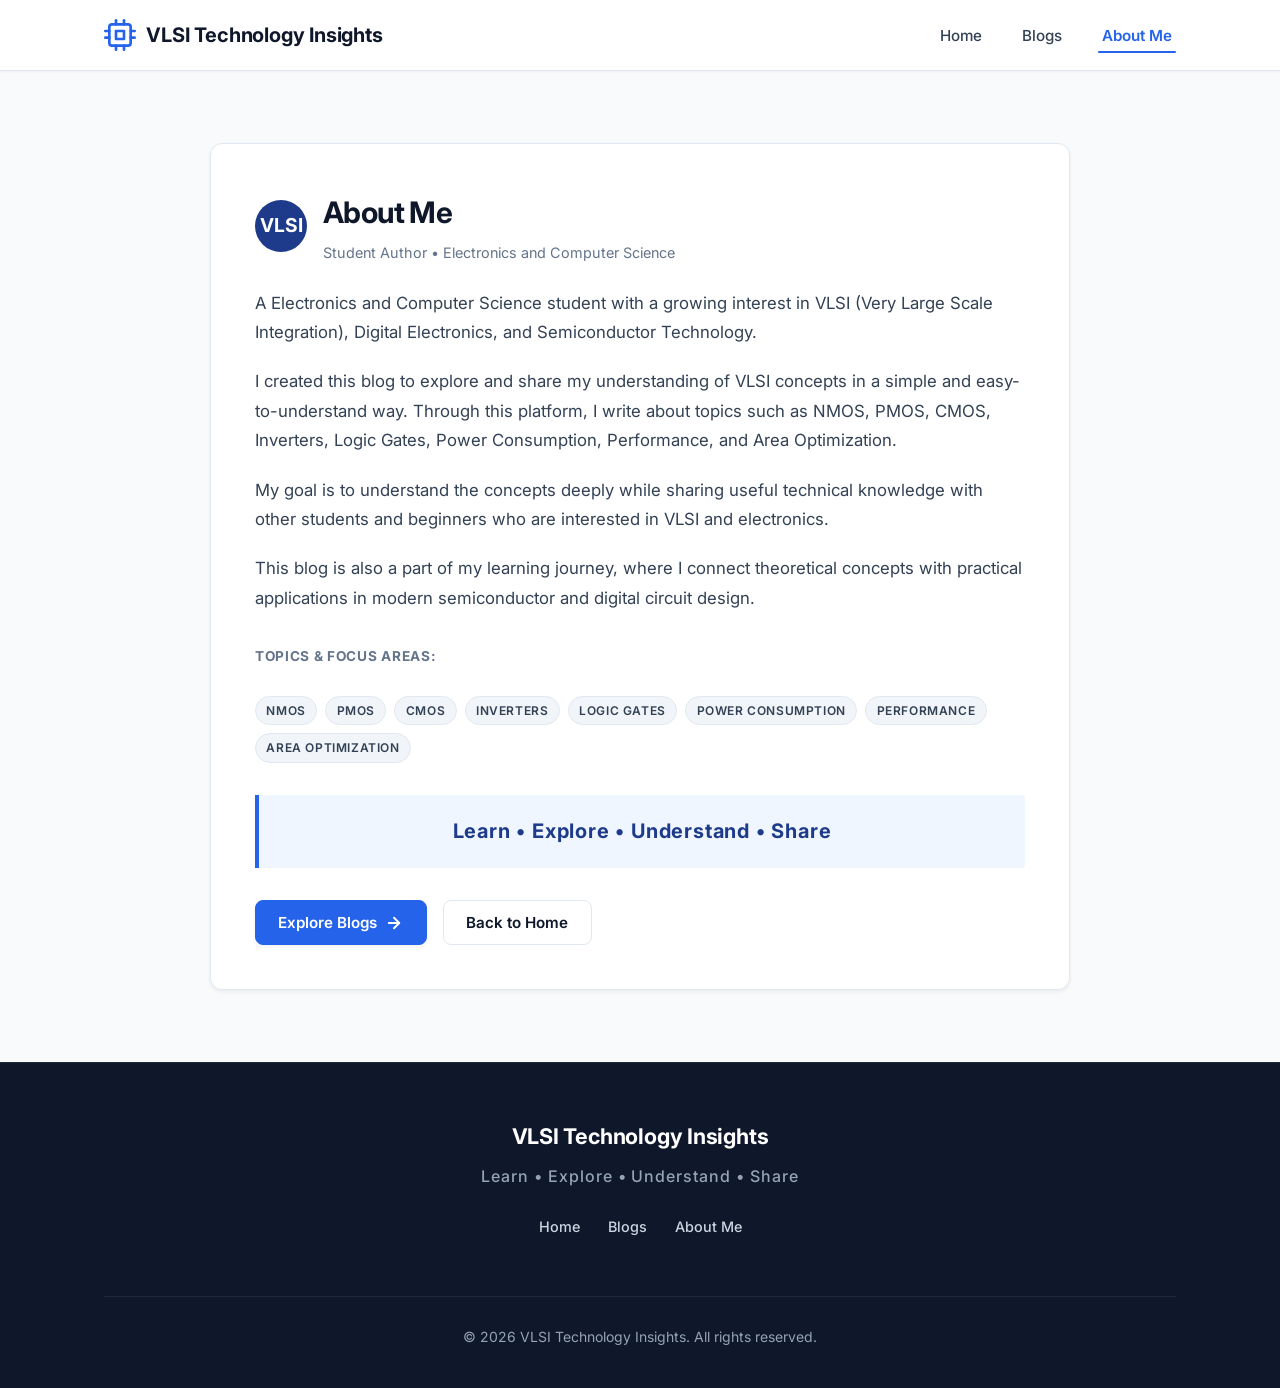
==== about.html @ 5f5667d1 "All VLSI Folder files  to vlsi  at 1.30" ====
<!DOCTYPE html>
<html lang="en">
<head>
  <meta charset="UTF-8">
  <meta name="viewport" content="width=device-width, initial-scale=1.0">
  <title>About Me | VLSI Technology Insights</title>
  <meta name="description" content="Learn more about the author of VLSI Technology Insights - an Electronics and Computer Science student exploring semiconductor circuits.">
  <meta name="author" content="VLSI Technology Insights">
  <link rel="stylesheet" href="css/style.css">
</head>
<body>

  <!-- Navigation Bar -->
  <header class="site-header">
    <div class="container">
      <nav class="nav-bar" aria-label="Main Navigation">
        <a href="index.html" class="brand-logo" id="brand-logo">
          <svg class="brand-icon" viewBox="0 0 24 24" fill="none" stroke="currentColor" stroke-width="2" stroke-linecap="round" stroke-linejoin="round" aria-hidden="true">
            <rect x="4" y="4" width="16" height="16" rx="2"></rect>
            <rect x="9" y="9" width="6" height="6"></rect>
            <line x1="9" y1="1" x2="9" y2="4"></line>
            <line x1="15" y1="1" x2="15" y2="4"></line>
            <line x1="9" y1="20" x2="9" y2="23"></line>
            <line x1="15" y1="20" x2="15" y2="23"></line>
            <line x1="20" y1="9" x2="23" y2="9"></line>
            <line x1="20" y1="14" x2="23" y2="14"></line>
            <line x1="1" y1="9" x2="4" y2="9"></line>
            <line x1="1" y1="14" x2="4" y2="14"></line>
          </svg>
          <span>VLSI Technology Insights</span>
        </a>

        <!-- Hamburger Toggle Button -->
        <button class="menu-toggle" aria-label="Toggle navigation menu" aria-expanded="false" id="menu-toggle">
          <svg class="icon-hamburger" viewBox="0 0 24 24" fill="none" stroke="currentColor" stroke-width="2" stroke-linecap="round" stroke-linejoin="round" aria-hidden="true">
            <line x1="3" y1="6" x2="21" y2="6"></line>
            <line x1="3" y1="12" x2="21" y2="12"></line>
            <line x1="3" y1="18" x2="21" y2="18"></line>
          </svg>
          <svg class="icon-close" viewBox="0 0 24 24" fill="none" stroke="currentColor" stroke-width="2" stroke-linecap="round" stroke-linejoin="round" aria-hidden="true">
            <line x1="18" y1="6" x2="6" y2="18"></line>
            <line x1="6" y1="6" x2="18" y2="18"></line>
          </svg>
        </button>

        <!-- Navigation Menu -->
        <ul class="nav-menu" id="nav-menu">
          <li><a href="index.html" class="nav-link" id="nav-home">Home</a></li>
          <li><a href="blogs.html" class="nav-link" id="nav-blogs">Blogs</a></li>
          <li><a href="about.html" class="nav-link active" id="nav-about">About Me</a></li>
        </ul>
      </nav>
    </div>
  </header>

  <main id="main-content">
    <section class="section" aria-labelledby="about-heading">
      <div class="container">
        <div class="about-card" style="max-width: 860px; margin: 0 auto;">
          <div class="about-header-inline">
            <div class="about-avatar-icon" aria-hidden="true">
              VLSI
            </div>
            <div>
              <h1 class="section-title" id="about-heading" style="margin-bottom: 0.25rem;">About Me</h1>
              <p class="about-role-subtitle">Student Author &bull; Electronics and Computer Science</p>
            </div>
          </div>

          <p class="about-text">
            A Electronics and Computer Science student with a growing interest in VLSI (Very Large Scale Integration), Digital Electronics, and Semiconductor Technology.
          </p>

          <p class="about-text">
            I created this blog to explore and share my understanding of VLSI concepts in a simple and easy-to-understand way. Through this platform, I write about topics such as NMOS, PMOS, CMOS, Inverters, Logic Gates, Power Consumption, Performance, and Area Optimization.
          </p>

          <p class="about-text">
            My goal is to understand the concepts deeply while sharing useful technical knowledge with other students and beginners who are interested in VLSI and electronics.
          </p>

          <p class="about-text">
            This blog is also a part of my learning journey, where I connect theoretical concepts with practical applications in modern semiconductor and digital circuit design.
          </p>

          <!-- Core Academic Topic Badges -->
          <div style="margin: 2rem 0 1rem 0;">
            <p style="font-size: 0.85rem; font-weight: 700; text-transform: uppercase; color: var(--text-muted); letter-spacing: 0.05em; margin-bottom: 0.75rem;">
              Topics &amp; Focus Areas:
            </p>
            <div class="about-topics">
              <span class="badge badge-neutral">NMOS</span>
              <span class="badge badge-neutral">PMOS</span>
              <span class="badge badge-neutral">CMOS</span>
              <span class="badge badge-neutral">Inverters</span>
              <span class="badge badge-neutral">Logic Gates</span>
              <span class="badge badge-neutral">Power Consumption</span>
              <span class="badge badge-neutral">Performance</span>
              <span class="badge badge-neutral">Area Optimization</span>
            </div>
          </div>

          <!-- Prominent Motto Banner -->
          <div class="about-motto" id="about-page-motto" style="font-size: 1.25rem; padding: 1.25rem;">
            Learn • Explore • Understand • Share
          </div>

          <div style="margin-top: 2rem; display: flex; gap: 1rem; flex-wrap: wrap;">
            <a href="blogs.html" class="btn btn-primary" id="btn-explore-from-about">
              Explore Blogs
              <svg width="18" height="18" viewBox="0 0 24 24" fill="none" stroke="currentColor" stroke-width="2.5" stroke-linecap="round" stroke-linejoin="round" aria-hidden="true"><line x1="5" y1="12" x2="19" y2="12"></line><polyline points="12 5 19 12 12 19"></polyline></svg>
            </a>
            <a href="index.html" class="btn btn-outline" id="btn-back-home">Back to Home</a>
          </div>

        </div>
      </div>
    </section>
  </main>

  <!-- Footer -->
  <footer class="site-footer">
    <div class="container">
      <div class="footer-top">
        <p class="footer-brand">VLSI Technology Insights</p>
        <p class="footer-motto">Learn • Explore • Understand • Share</p>
        <ul class="footer-nav">
          <li><a href="index.html">Home</a></li>
          <li><a href="blogs.html">Blogs</a></li>
          <li><a href="about.html">About Me</a></li>
        </ul>
      </div>
      <div class="footer-bottom">
        <p>&copy; 2026 VLSI Technology Insights. All rights reserved.</p>
      </div>
    </div>
  </footer>

  <!-- Floating Back to Top Button -->
  <button class="back-to-top" aria-label="Back to top" id="back-to-top-btn">
    <svg viewBox="0 0 24 24" fill="none" stroke="currentColor" stroke-width="2.5" stroke-linecap="round" stroke-linejoin="round" aria-hidden="true">
      <polyline points="18 15 12 9 6 15"></polyline>
    </svg>
  </button>

  <script src="js/script.js"></script>
</body>
</html>
---- css/style.css ----
/* ==========================================================================
   VLSI Technology Insights - Master Stylesheet
   Academic & Educational Blog on VLSI and Digital Electronics
   ========================================================================== */

/* --- Google Fonts Import --- */
@import url('https://fonts.googleapis.com/css2?family=Inter:wght@400;500;600;700&family=JetBrains+Mono:wght@400;500;600&display=swap');

/* --- CSS Variables / Design System --- */
:root {
  --primary: #0f172a;          /* Slate 900 */
  --primary-light: #1e293b;    /* Slate 800 */
  --navy: #1e3a8a;             /* Deep Blue */
  --accent: #2563eb;            /* Academic Blue */
  --accent-hover: #1d4ed8;      /* Darker Blue */
  --accent-soft: #eff6ff;       /* Blue 50 */
  --accent-border: #bfdbfe;     /* Blue 200 */

  --bg-body: #f8fafc;           /* Slate 50 */
  --bg-card: #ffffff;
  --bg-muted: #f1f5f9;          /* Slate 100 */
  --bg-dark: #0f172a;

  --text-main: #0f172a;
  --text-secondary: #334155;    /* Slate 700 */
  --text-muted: #64748b;        /* Slate 500 */
  --text-light: #f8fafc;

  --border-color: #e2e8f0;      /* Slate 200 */
  --border-focus: #94a3b8;

  --shadow-xs: 0 1px 2px rgba(15, 23, 42, 0.05);
  --shadow-sm: 0 2px 4px rgba(15, 23, 42, 0.06);
  --shadow-md: 0 6px 12px -2px rgba(15, 23, 42, 0.08), 0 3px 6px -2px rgba(15, 23, 42, 0.04);
  --shadow-lg: 0 12px 24px -4px rgba(15, 23, 42, 0.1), 0 4px 8px -4px rgba(15, 23, 42, 0.05);

  --radius-sm: 4px;
  --radius-md: 8px;
  --radius-lg: 12px;

  --font-sans: 'Inter', -apple-system, BlinkMacSystemFont, 'Segoe UI', Roboto, Oxygen, Ubuntu, Cantarell, sans-serif;
  --font-mono: 'JetBrains Mono', Consolas, Monaco, monospace;

  --max-width: 1120px;
  --article-width: 840px;
  --transition: all 0.2s ease-in-out;
}

/* --- Base & Reset --- */
*, *::before, *::after {
  box-sizing: border-box;
  margin: 0;
  padding: 0;
}

html {
  font-size: 16px;
  scroll-behavior: smooth;
  -webkit-text-size-adjust: 100%;
}

body {
  font-family: var(--font-sans);
  color: var(--text-main);
  background-color: var(--bg-body);
  line-height: 1.65;
  min-height: 100vh;
  display: flex;
  flex-direction: column;
}

a {
  color: var(--accent);
  text-decoration: none;
  transition: var(--transition);
}

a:hover {
  color: var(--accent-hover);
  text-decoration: underline;
}

img {
  max-width: 100%;
  height: auto;
  display: block;
}

button {
  font-family: inherit;
  cursor: pointer;
  border: none;
  background: none;
}

/* --- Container Utility --- */
.container {
  width: 100%;
  max-width: var(--max-width);
  margin-left: auto;
  margin-right: auto;
  padding-left: 1.5rem;
  padding-right: 1.5rem;
}

.article-container {
  width: 100%;
  max-width: var(--article-width);
  margin-left: auto;
  margin-right: auto;
  padding-left: 1.5rem;
  padding-right: 1.5rem;
}

/* --- Reading Progress Bar (for Article Page) --- */
#reading-progress-bar {
  position: fixed;
  top: 0;
  left: 0;
  height: 3px;
  width: 0%;
  background-color: var(--accent);
  z-index: 1001;
  transition: width 0.1s ease-out;
}

/* --- Header & Navigation Bar --- */
.site-header {
  position: sticky;
  top: 0;
  background-color: rgba(255, 255, 255, 0.96);
  backdrop-filter: blur(8px);
  -webkit-backdrop-filter: blur(8px);
  border-bottom: 1px solid var(--border-color);
  z-index: 1000;
  box-shadow: var(--shadow-xs);
}

.nav-bar {
  display: flex;
  align-items: center;
  justify-content: space-between;
  height: 70px;
}

.brand-logo {
  display: flex;
  align-items: center;
  gap: 0.65rem;
  font-weight: 700;
  font-size: 1.25rem;
  color: var(--primary);
  letter-spacing: -0.01em;
  text-decoration: none;
}

.brand-logo:hover {
  text-decoration: none;
  color: var(--navy);
}

.brand-icon {
  width: 32px;
  height: 32px;
  color: var(--accent);
  flex-shrink: 0;
}

.nav-menu {
  display: flex;
  align-items: center;
  gap: 2rem;
  list-style: none;
}

.nav-link {
  font-size: 0.95rem;
  font-weight: 500;
  color: var(--text-secondary);
  padding: 0.5rem 0.25rem;
  position: relative;
  transition: var(--transition);
  text-decoration: none;
}

.nav-link:hover {
  color: var(--accent);
  text-decoration: none;
}

.nav-link.active {
  color: var(--accent);
  font-weight: 600;
}

.nav-link.active::after {
  content: '';
  position: absolute;
  bottom: 0;
  left: 0;
  right: 0;
  height: 2px;
  background-color: var(--accent);
  border-radius: 2px;
}

/* Hamburger Toggle */
.menu-toggle {
  display: none;
  flex-direction: column;
  justify-content: center;
  align-items: center;
  width: 42px;
  height: 42px;
  border-radius: var(--radius-sm);
  border: 1px solid var(--border-color);
  background-color: var(--bg-card);
  color: var(--text-main);
  padding: 0;
  transition: var(--transition);
}

.menu-toggle:hover {
  background-color: var(--bg-muted);
}

.menu-toggle svg {
  width: 24px;
  height: 24px;
  stroke: currentColor;
}

.menu-toggle .icon-close {
  display: none;
}

.menu-toggle[aria-expanded="true"] .icon-hamburger {
  display: none;
}

.menu-toggle[aria-expanded="true"] .icon-close {
  display: block;
}

/* --- Buttons & UI Elements --- */
.btn {
  display: inline-flex;
  align-items: center;
  justify-content: center;
  gap: 0.5rem;
  padding: 0.75rem 1.4rem;
  font-size: 0.95rem;
  font-weight: 600;
  border-radius: var(--radius-md);
  transition: var(--transition);
  text-decoration: none;
  cursor: pointer;
  line-height: 1.25;
}

.btn:hover {
  text-decoration: none;
}

.btn-primary {
  background-color: var(--accent);
  color: #ffffff;
  border: 1px solid var(--accent);
  box-shadow: var(--shadow-sm);
}

.btn-primary:hover {
  background-color: var(--accent-hover);
  border-color: var(--accent-hover);
  color: #ffffff;
  box-shadow: var(--shadow-md);
  transform: translateY(-1px);
}

.btn-outline {
  background-color: transparent;
  color: var(--primary);
  border: 1px solid var(--border-color);
}

.btn-outline:hover {
  background-color: var(--bg-muted);
  border-color: var(--border-focus);
  color: var(--primary);
}

.btn-sm {
  padding: 0.5rem 1rem;
  font-size: 0.875rem;
}

/* Badge / Pill */
.badge {
  display: inline-flex;
  align-items: center;
  gap: 0.35rem;
  padding: 0.25rem 0.65rem;
  font-size: 0.75rem;
  font-weight: 600;
  text-transform: uppercase;
  letter-spacing: 0.05em;
  border-radius: 9999px;
  background-color: var(--accent-soft);
  color: var(--accent);
  border: 1px solid var(--accent-border);
}

.badge-neutral {
  background-color: var(--bg-muted);
  color: var(--text-secondary);
  border: 1px solid var(--border-color);
}

/* --- Sections Common Layout --- */
.section {
  padding-top: 4.5rem;
  padding-bottom: 4.5rem;
}

.section-muted {
  background-color: var(--bg-muted);
  border-top: 1px solid var(--border-color);
  border-bottom: 1px solid var(--border-color);
}

.section-header {
  margin-bottom: 2.5rem;
}

.section-title {
  font-size: 1.85rem;
  font-weight: 700;
  color: var(--primary);
  letter-spacing: -0.02em;
  margin-bottom: 0.5rem;
}

.section-subtitle {
  font-size: 1.05rem;
  color: var(--text-secondary);
  max-width: 680px;
}

/* --- Hero Section --- */
.hero-section {
  background-color: #ffffff;
  border-bottom: 1px solid var(--border-color);
  padding: 5rem 0 4.5rem 0;
  position: relative;
}

.hero-content {
  max-width: 800px;
}

.hero-tag {
  display: inline-flex;
  align-items: center;
  gap: 0.4rem;
  font-size: 0.85rem;
  font-weight: 600;
  color: var(--accent);
  background-color: var(--accent-soft);
  padding: 0.35rem 0.85rem;
  border-radius: 9999px;
  margin-bottom: 1.25rem;
  border: 1px solid var(--accent-border);
}

.hero-title {
  font-size: 2.75rem;
  font-weight: 800;
  color: var(--primary);
  line-height: 1.15;
  letter-spacing: -0.03em;
  margin-bottom: 1rem;
}

.hero-subtitle {
  font-size: 1.25rem;
  font-weight: 600;
  color: var(--navy);
  margin-bottom: 1.25rem;
  letter-spacing: -0.01em;
}

.hero-description {
  font-size: 1.1rem;
  color: var(--text-secondary);
  line-height: 1.7;
  margin-bottom: 2rem;
}

.hero-actions {
  display: flex;
  gap: 1rem;
  align-items: center;
}

/* --- Featured Article Section --- */
.featured-card {
  background-color: var(--bg-card);
  border: 1px solid var(--border-color);
  border-radius: var(--radius-lg);
  overflow: hidden;
  box-shadow: var(--shadow-sm);
  display: grid;
  grid-template-columns: 1.2fr 1fr;
  transition: var(--transition);
}

.featured-card:hover {
  box-shadow: var(--shadow-md);
  border-color: var(--border-focus);
}

.featured-image-wrapper {
  background-color: #0b1329;
  display: flex;
  align-items: center;
  justify-content: center;
  overflow: hidden;
  position: relative;
}

.featured-image {
  width: 100%;
  height: 100%;
  object-fit: cover;
  transition: transform 0.3s ease;
}

.featured-card:hover .featured-image {
  transform: scale(1.02);
}

.featured-content {
  padding: 2.5rem;
  display: flex;
  flex-direction: column;
  justify-content: center;
}

.featured-category {
  margin-bottom: 0.75rem;
}

.featured-title {
  font-size: 1.65rem;
  font-weight: 700;
  color: var(--primary);
  line-height: 1.3;
  letter-spacing: -0.02em;
  margin-bottom: 1rem;
}

.featured-title a {
  color: var(--primary);
}

.featured-title a:hover {
  color: var(--accent);
  text-decoration: none;
}

.featured-description {
  color: var(--text-secondary);
  font-size: 1rem;
  line-height: 1.65;
  margin-bottom: 1.75rem;
}

.featured-footer {
  display: flex;
  align-items: center;
  justify-content: space-between;
}

/* --- Categories Section --- */
.categories-grid {
  display: grid;
  grid-template-columns: repeat(auto-fit, minmax(280px, 1fr));
  gap: 1.5rem;
}

.category-card {
  background-color: var(--bg-card);
  border: 1px solid var(--border-color);
  border-radius: var(--radius-md);
  padding: 1.75rem;
  transition: var(--transition);
  display: flex;
  flex-direction: column;
}

.category-card:hover {
  border-color: var(--accent);
  box-shadow: var(--shadow-sm);
}

.category-icon {
  width: 44px;
  height: 44px;
  background-color: var(--accent-soft);
  color: var(--accent);
  border-radius: var(--radius-md);
  display: flex;
  align-items: center;
  justify-content: center;
  margin-bottom: 1rem;
}

.category-name {
  font-size: 1.25rem;
  font-weight: 700;
  color: var(--primary);
  margin-bottom: 0.5rem;
}

.category-desc {
  color: var(--text-secondary);
  font-size: 0.95rem;
  line-height: 1.6;
}

/* --- About Me Section (Home & About Page) --- */
.about-card {
  background-color: var(--bg-card);
  border: 1px solid var(--border-color);
  border-radius: var(--radius-lg);
  padding: 2.75rem;
  box-shadow: var(--shadow-sm);
}

.about-header-inline {
  display: flex;
  align-items: center;
  gap: 1rem;
  margin-bottom: 1.5rem;
}

.about-avatar-icon {
  width: 52px;
  height: 52px;
  border-radius: 50%;
  background-color: var(--navy);
  color: #ffffff;
  display: flex;
  align-items: center;
  justify-content: center;
  font-weight: 700;
  font-size: 1.2rem;
  flex-shrink: 0;
}

.about-role-title {
  font-size: 1.15rem;
  font-weight: 700;
  color: var(--primary);
}

.about-role-subtitle {
  font-size: 0.9rem;
  color: var(--text-muted);
}

.about-text {
  color: var(--text-secondary);
  font-size: 1.05rem;
  line-height: 1.75;
  margin-bottom: 1.25rem;
}

.about-topics {
  margin: 1.75rem 0;
  display: flex;
  flex-wrap: wrap;
  gap: 0.5rem;
}

.about-motto {
  margin: 2rem 0;
  padding: 1rem 1.25rem;
  background-color: var(--accent-soft);
  border-left: 4px solid var(--accent);
  border-radius: 0 var(--radius-sm) var(--radius-sm) 0;
  font-size: 1.1rem;
  font-weight: 700;
  color: var(--navy);
  letter-spacing: 0.04em;
  text-align: center;
}

/* --- Blogs Listing Page --- */
.blogs-header {
  background-color: #ffffff;
  border-bottom: 1px solid var(--border-color);
  padding: 3.5rem 0;
}

.blog-grid {
  display: grid;
  grid-template-columns: repeat(auto-fill, minmax(340px, 1fr));
  gap: 2rem;
  margin-top: 1.5rem;
}

.blog-card {
  background-color: var(--bg-card);
  border: 1px solid var(--border-color);
  border-radius: var(--radius-md);
  overflow: hidden;
  box-shadow: var(--shadow-xs);
  transition: var(--transition);
  display: flex;
  flex-direction: column;
}

.blog-card:hover {
  transform: translateY(-2px);
  box-shadow: var(--shadow-md);
  border-color: var(--border-focus);
}

.blog-card-media {
  aspect-ratio: 16 / 9;
  background-color: #0b1329;
  overflow: hidden;
  position: relative;
}

.blog-card-media img {
  width: 100%;
  height: 100%;
  object-fit: cover;
  transition: transform 0.3s ease;
}

.blog-card:hover .blog-card-media img {
  transform: scale(1.03);
}

.blog-card-body {
  padding: 1.75rem;
  display: flex;
  flex-direction: column;
  flex-grow: 1;
}

.blog-card-category {
  margin-bottom: 0.65rem;
}

.blog-card-title {
  font-size: 1.35rem;
  font-weight: 700;
  color: var(--primary);
  line-height: 1.35;
  letter-spacing: -0.01em;
  margin-bottom: 0.75rem;
}

.blog-card-title a {
  color: var(--primary);
}

.blog-card-title a:hover {
  color: var(--accent);
  text-decoration: none;
}

.blog-card-excerpt {
  color: var(--text-secondary);
  font-size: 0.95rem;
  line-height: 1.6;
  margin-bottom: 1.5rem;
  flex-grow: 1;
}

.blog-card-footer {
  display: flex;
  align-items: center;
  justify-content: space-between;
  border-top: 1px solid var(--border-color);
  padding-top: 1.25rem;
  margin-top: auto;
}

/* --- Article Detail Page --- */
.article-header {
  padding: 3.5rem 0 2rem 0;
  border-bottom: 1px solid var(--border-color);
  background-color: #ffffff;
}

.breadcrumbs {
  display: flex;
  align-items: center;
  gap: 0.5rem;
  font-size: 0.85rem;
  color: var(--text-muted);
  margin-bottom: 1.25rem;
}

.breadcrumbs a {
  color: var(--text-muted);
}

.breadcrumbs a:hover {
  color: var(--accent);
}

.breadcrumbs span.separator {
  color: var(--border-focus);
}

.breadcrumbs span.current {
  color: var(--text-secondary);
  font-weight: 500;
}

.article-title {
  font-size: 2.35rem;
  font-weight: 800;
  color: var(--primary);
  line-height: 1.2;
  letter-spacing: -0.03em;
  margin-bottom: 1rem;
}

.article-meta {
  display: flex;
  flex-wrap: wrap;
  align-items: center;
  gap: 1.25rem;
  color: var(--text-muted);
  font-size: 0.9rem;
  margin-top: 1rem;
}

.article-meta-item {
  display: inline-flex;
  align-items: center;
  gap: 0.4rem;
}

/* Table of Contents */
.toc-card {
  background-color: #ffffff;
  border: 1px solid var(--border-color);
  border-radius: var(--radius-md);
  padding: 1.75rem;
  margin: 2.5rem 0;
  box-shadow: var(--shadow-xs);
}

.toc-title {
  font-size: 1.1rem;
  font-weight: 700;
  color: var(--primary);
  display: flex;
  align-items: center;
  gap: 0.5rem;
  margin-bottom: 1rem;
  border-bottom: 1px solid var(--border-color);
  padding-bottom: 0.75rem;
}

.toc-list {
  list-style: none;
  display: grid;
  grid-template-columns: repeat(auto-fit, minmax(280px, 1fr));
  gap: 0.5rem 1.5rem;
}

.toc-item {
  font-size: 0.9rem;
}

.toc-link {
  color: var(--text-secondary);
  display: inline-block;
  padding: 0.15rem 0;
  transition: var(--transition);
}

.toc-link:hover {
  color: var(--accent);
  padding-left: 4px;
  text-decoration: none;
}

/* Article Body Content */
.article-body {
  padding: 2.5rem 0 4rem 0;
}

.article-body p {
  color: var(--text-secondary);
  font-size: 1.05rem;
  line-height: 1.8;
  margin-bottom: 1.5rem;
}

.article-body h2 {
  font-size: 1.65rem;
  font-weight: 700;
  color: var(--primary);
  letter-spacing: -0.02em;
  margin-top: 3rem;
  margin-bottom: 1.25rem;
  padding-bottom: 0.5rem;
  border-bottom: 1px solid var(--border-color);
}

.article-body h3 {
  font-size: 1.25rem;
  font-weight: 600;
  color: var(--navy);
  margin-top: 2rem;
  margin-bottom: 0.85rem;
}

.article-body ul, .article-body ol {
  margin: 1.25rem 0 1.75rem 1.75rem;
  color: var(--text-secondary);
}

.article-body li {
  font-size: 1.02rem;
  line-height: 1.75;
  margin-bottom: 0.5rem;
}

.article-body strong {
  color: var(--text-main);
  font-weight: 600;
}

/* Logic State Callout */
.logic-state-box {
  background-color: var(--bg-muted);
  border-left: 4px solid var(--navy);
  padding: 1rem 1.5rem;
  margin: 1.5rem 0;
  border-radius: 0 var(--radius-sm) var(--radius-sm) 0;
  font-family: var(--font-mono);
  font-size: 0.95rem;
  color: var(--primary);
  font-weight: 600;
}

.logic-state-box .state-row {
  margin-bottom: 0.25rem;
}

.logic-state-box .state-row:last-child {
  margin-bottom: 0;
}

/* Technical Image Container in Article */
.figure-container {
  margin: 2.5rem 0;
  background-color: #ffffff;
  border: 1px solid var(--border-color);
  border-radius: var(--radius-md);
  padding: 1.5rem;
  box-shadow: var(--shadow-xs);
  text-align: center;
}

.figure-image {
  max-height: 440px;
  width: auto;
  margin-left: auto;
  margin-right: auto;
  border-radius: var(--radius-sm);
  background-color: #ffffff;
}

.figure-caption {
  margin-top: 1rem;
  font-size: 0.875rem;
  color: var(--text-muted);
  font-style: italic;
}

/* Formula Block */
.equation-box {
  background-color: #ffffff;
  border: 1px solid var(--accent-border);
  border-radius: var(--radius-md);
  padding: 1.5rem 2rem;
  margin: 2rem 0;
  background-color: #f8faff;
}

.equation-main {
  font-family: var(--font-mono);
  font-size: 1.25rem;
  font-weight: 700;
  color: var(--navy);
  text-align: center;
  margin-bottom: 1rem;
  letter-spacing: 0.02em;
}

.equation-variables {
  font-size: 0.92rem;
  color: var(--text-secondary);
  line-height: 1.7;
}

.equation-variables ul {
  margin: 0.5rem 0 0 1.25rem;
}

/* Key Takeaway Callout */
.takeaway-card {
  background-color: #eff6ff;
  border: 1px solid var(--accent-border);
  border-radius: var(--radius-md);
  padding: 1.75rem 2rem;
  margin: 3rem 0;
}

.takeaway-heading {
  font-size: 1.2rem;
  font-weight: 700;
  color: var(--navy);
  margin-bottom: 0.85rem;
  display: flex;
  align-items: center;
  gap: 0.5rem;
}

.takeaway-content {
  font-size: 1.05rem;
  color: var(--text-secondary);
  line-height: 1.75;
}

.takeaway-bullet {
  font-weight: 700;
  color: var(--primary);
  margin-bottom: 0.5rem;
}

/* --- Comparison Table --- */
.table-responsive-wrapper {
  width: 100%;
  overflow-x: auto;
  -webkit-overflow-scrolling: touch;
  margin: 2rem 0 2.5rem 0;
  border: 1px solid var(--border-color);
  border-radius: var(--radius-md);
  box-shadow: var(--shadow-xs);
  background-color: #ffffff;
}

.comparison-table {
  width: 100%;
  border-collapse: collapse;
  text-align: left;
  font-size: 0.95rem;
}

.comparison-table th {
  background-color: var(--primary);
  color: #ffffff;
  padding: 1rem 1.25rem;
  font-weight: 600;
  letter-spacing: 0.02em;
  white-space: nowrap;
}

.comparison-table td {
  padding: 0.9rem 1.25rem;
  border-bottom: 1px solid var(--border-color);
  color: var(--text-secondary);
  line-height: 1.5;
}

.comparison-table tr:nth-child(even) td {
  background-color: var(--bg-muted);
}

.comparison-table tr:last-child td {
  border-bottom: none;
}

.comparison-table tr:hover td {
  background-color: var(--accent-soft);
}

.comparison-table td:first-child {
  font-weight: 600;
  color: var(--primary);
  white-space: nowrap;
}

/* --- Footer --- */
.site-footer {
  background-color: var(--primary);
  color: var(--text-light);
  padding: 3.5rem 0 2.5rem 0;
  margin-top: auto;
  border-top: 1px solid var(--primary-light);
}

.footer-top {
  display: flex;
  flex-direction: column;
  align-items: center;
  text-align: center;
  margin-bottom: 2rem;
}

.footer-brand {
  font-size: 1.35rem;
  font-weight: 700;
  color: #ffffff;
  margin-bottom: 0.5rem;
  letter-spacing: -0.01em;
}

.footer-motto {
  font-size: 1rem;
  color: #94a3b8;
  letter-spacing: 0.06em;
  font-weight: 500;
}

.footer-nav {
  display: flex;
  gap: 1.75rem;
  margin: 1.5rem 0;
  list-style: none;
}

.footer-nav a {
  color: #cbd5e1;
  font-size: 0.9rem;
  font-weight: 500;
}

.footer-nav a:hover {
  color: #ffffff;
  text-decoration: underline;
}

.footer-bottom {
  border-top: 1px solid var(--primary-light);
  padding-top: 1.75rem;
  text-align: center;
  font-size: 0.875rem;
  color: #94a3b8;
}

/* --- Back To Top Button --- */
.back-to-top {
  position: fixed;
  bottom: 2rem;
  right: 2rem;
  width: 44px;
  height: 44px;
  border-radius: 50%;
  background-color: var(--primary);
  color: #ffffff;
  display: flex;
  align-items: center;
  justify-content: center;
  box-shadow: var(--shadow-md);
  border: 1px solid var(--primary-light);
  cursor: pointer;
  opacity: 0;
  visibility: hidden;
  transform: translateY(10px);
  transition: all 0.25s ease-in-out;
  z-index: 999;
}

.back-to-top.visible {
  opacity: 1;
  visibility: visible;
  transform: translateY(0);
}

.back-to-top:hover {
  background-color: var(--accent);
  transform: translateY(-2px);
  box-shadow: var(--shadow-lg);
}

.back-to-top svg {
  width: 20px;
  height: 20px;
}

/* --- Responsive Media Queries --- */
@media (max-width: 900px) {
  .featured-card {
    grid-template-columns: 1fr;
  }

  .featured-image-wrapper {
    max-height: 280px;
  }

  .featured-content {
    padding: 2rem;
  }
}

@media (max-width: 768px) {
  .site-header {
    height: 64px;
  }

  .nav-bar {
    height: 64px;
  }

  .menu-toggle {
    display: flex;
  }

  .nav-menu {
    position: absolute;
    top: 64px;
    left: 0;
    right: 0;
    background-color: #ffffff;
    flex-direction: column;
    align-items: flex-start;
    padding: 1.5rem;
    gap: 1rem;
    border-bottom: 1px solid var(--border-color);
    box-shadow: var(--shadow-md);
    display: none;
  }

  .nav-menu.is-open {
    display: flex;
  }

  .nav-link {
    width: 100%;
    padding: 0.5rem 0;
    font-size: 1.05rem;
  }

  .nav-link.active::after {
    display: none;
  }

  .nav-link.active {
    color: var(--accent);
    padding-left: 0.5rem;
    border-left: 3px solid var(--accent);
  }

  .hero-title {
    font-size: 2.15rem;
  }

  .hero-subtitle {
    font-size: 1.1rem;
  }

  .hero-description {
    font-size: 1rem;
  }

  .article-title {
    font-size: 1.85rem;
  }

  .about-card {
    padding: 1.75rem;
  }

  .back-to-top {
    bottom: 1.25rem;
    right: 1.25rem;
    width: 40px;
    height: 40px;
  }
}

@media (max-width: 480px) {
  .hero-actions {
    flex-direction: column;
    align-items: stretch;
  }

  .btn {
    width: 100%;
  }

  .toc-list {
    grid-template-columns: 1fr;
  }
}
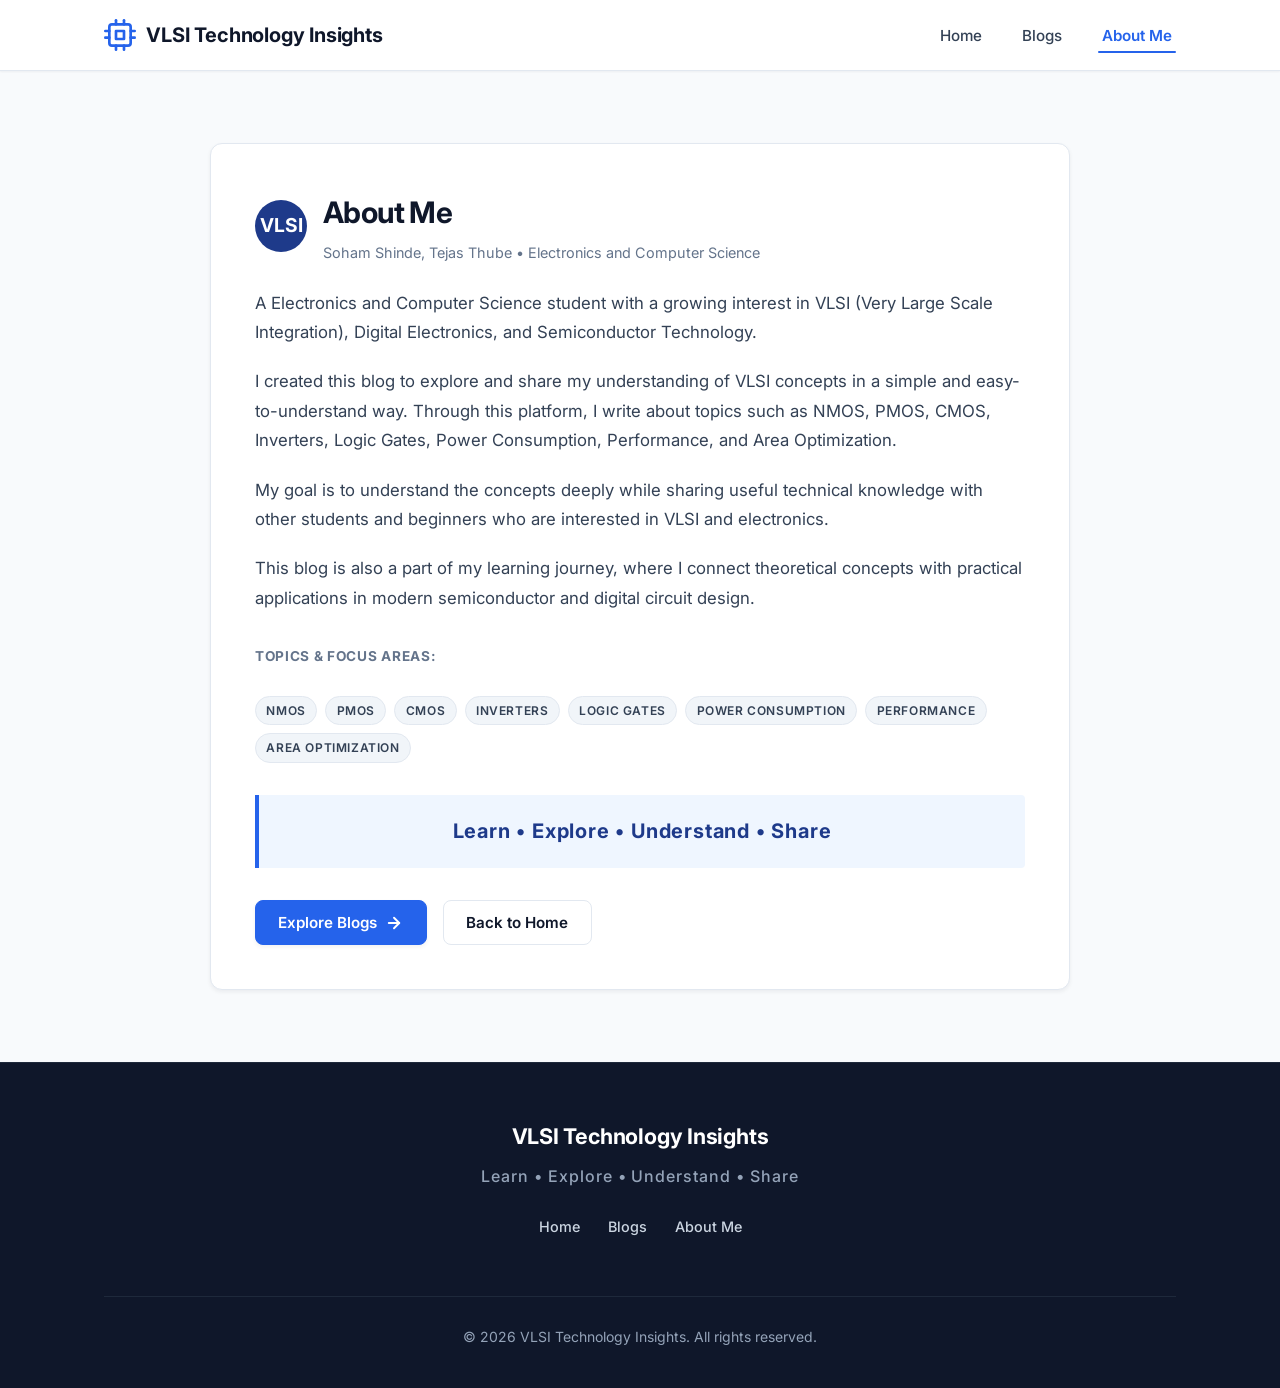
==== commit d8b3d010: "Updated blog" ====
--- a/about.html
+++ b/about.html
@@ -63,7 +63,7 @@
             </div>
             <div>
               <h1 class="section-title" id="about-heading" style="margin-bottom: 0.25rem;">About Me</h1>
-              <p class="about-role-subtitle">Student Author &bull; Electronics and Computer Science</p>
+              <p class="about-role-subtitle">Soham Shinde, Tejas Thube &bull; Electronics and Computer Science</p>
             </div>
           </div>
 
